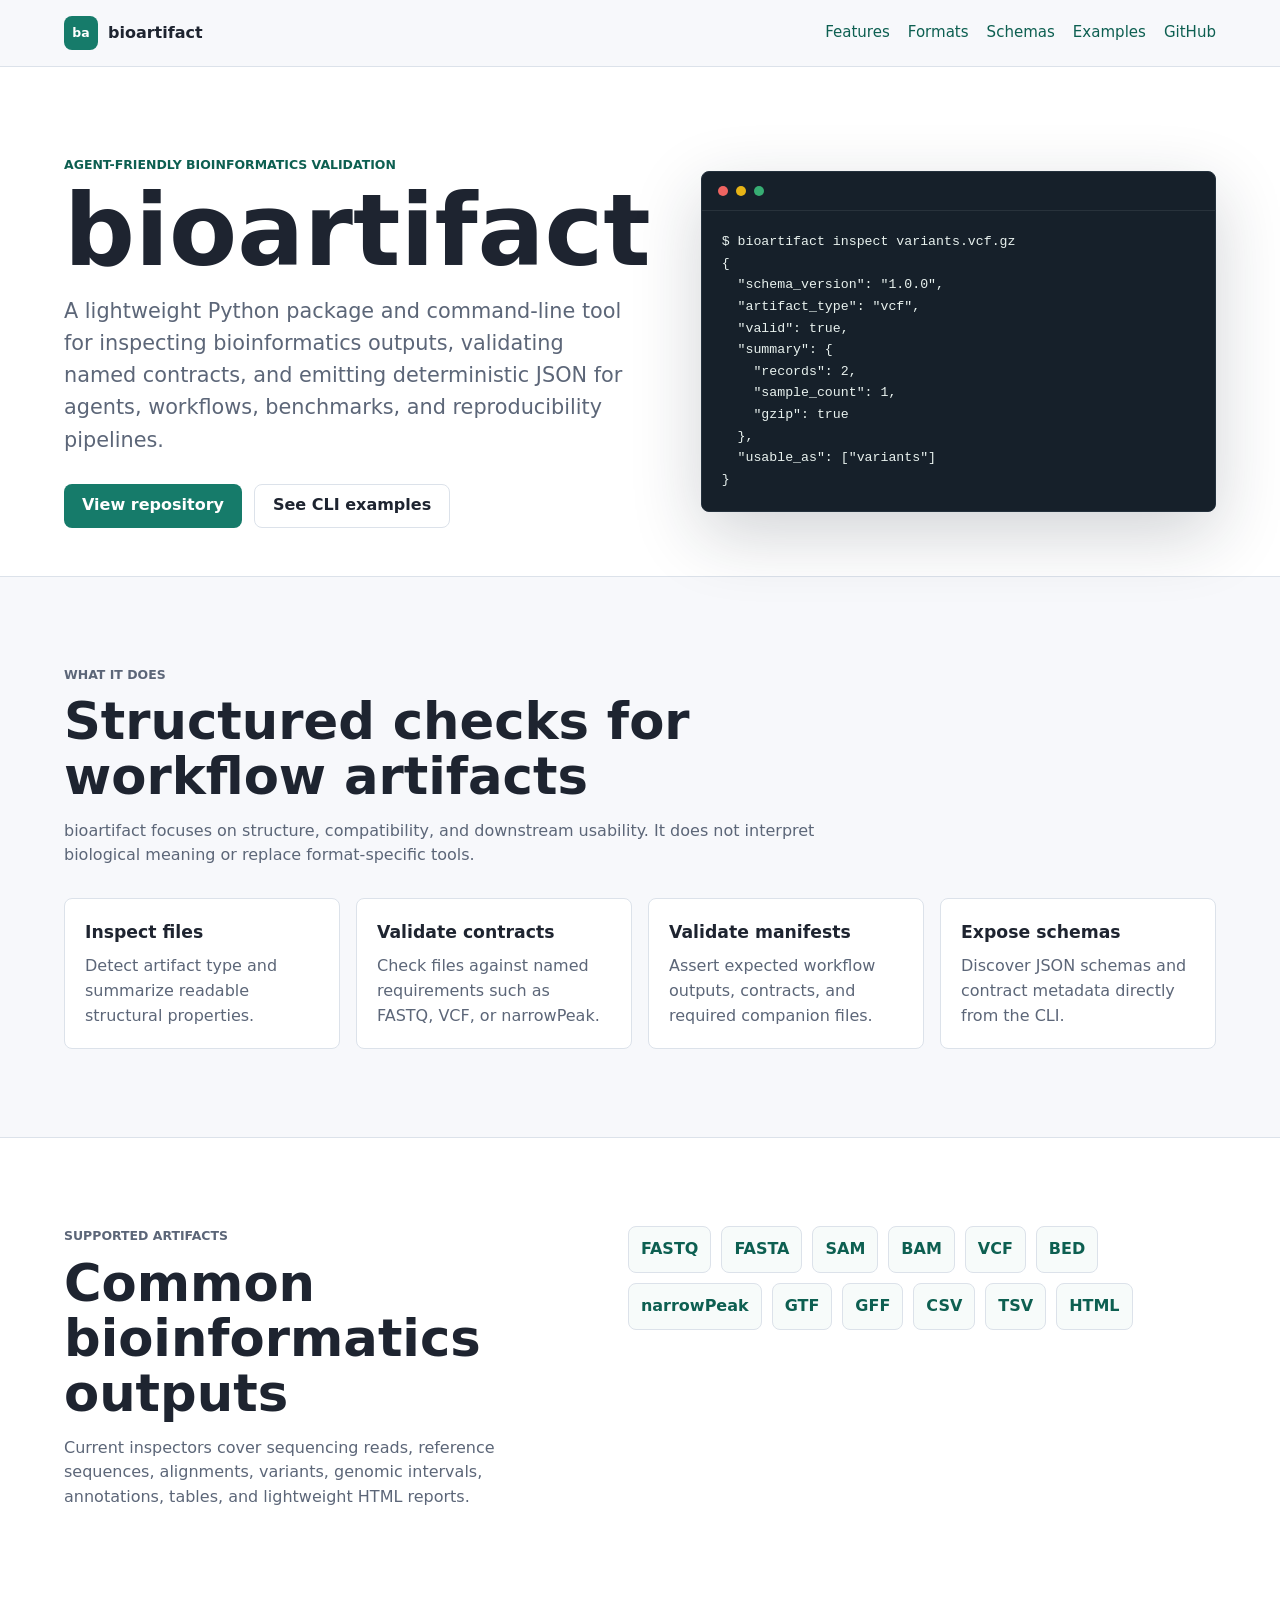
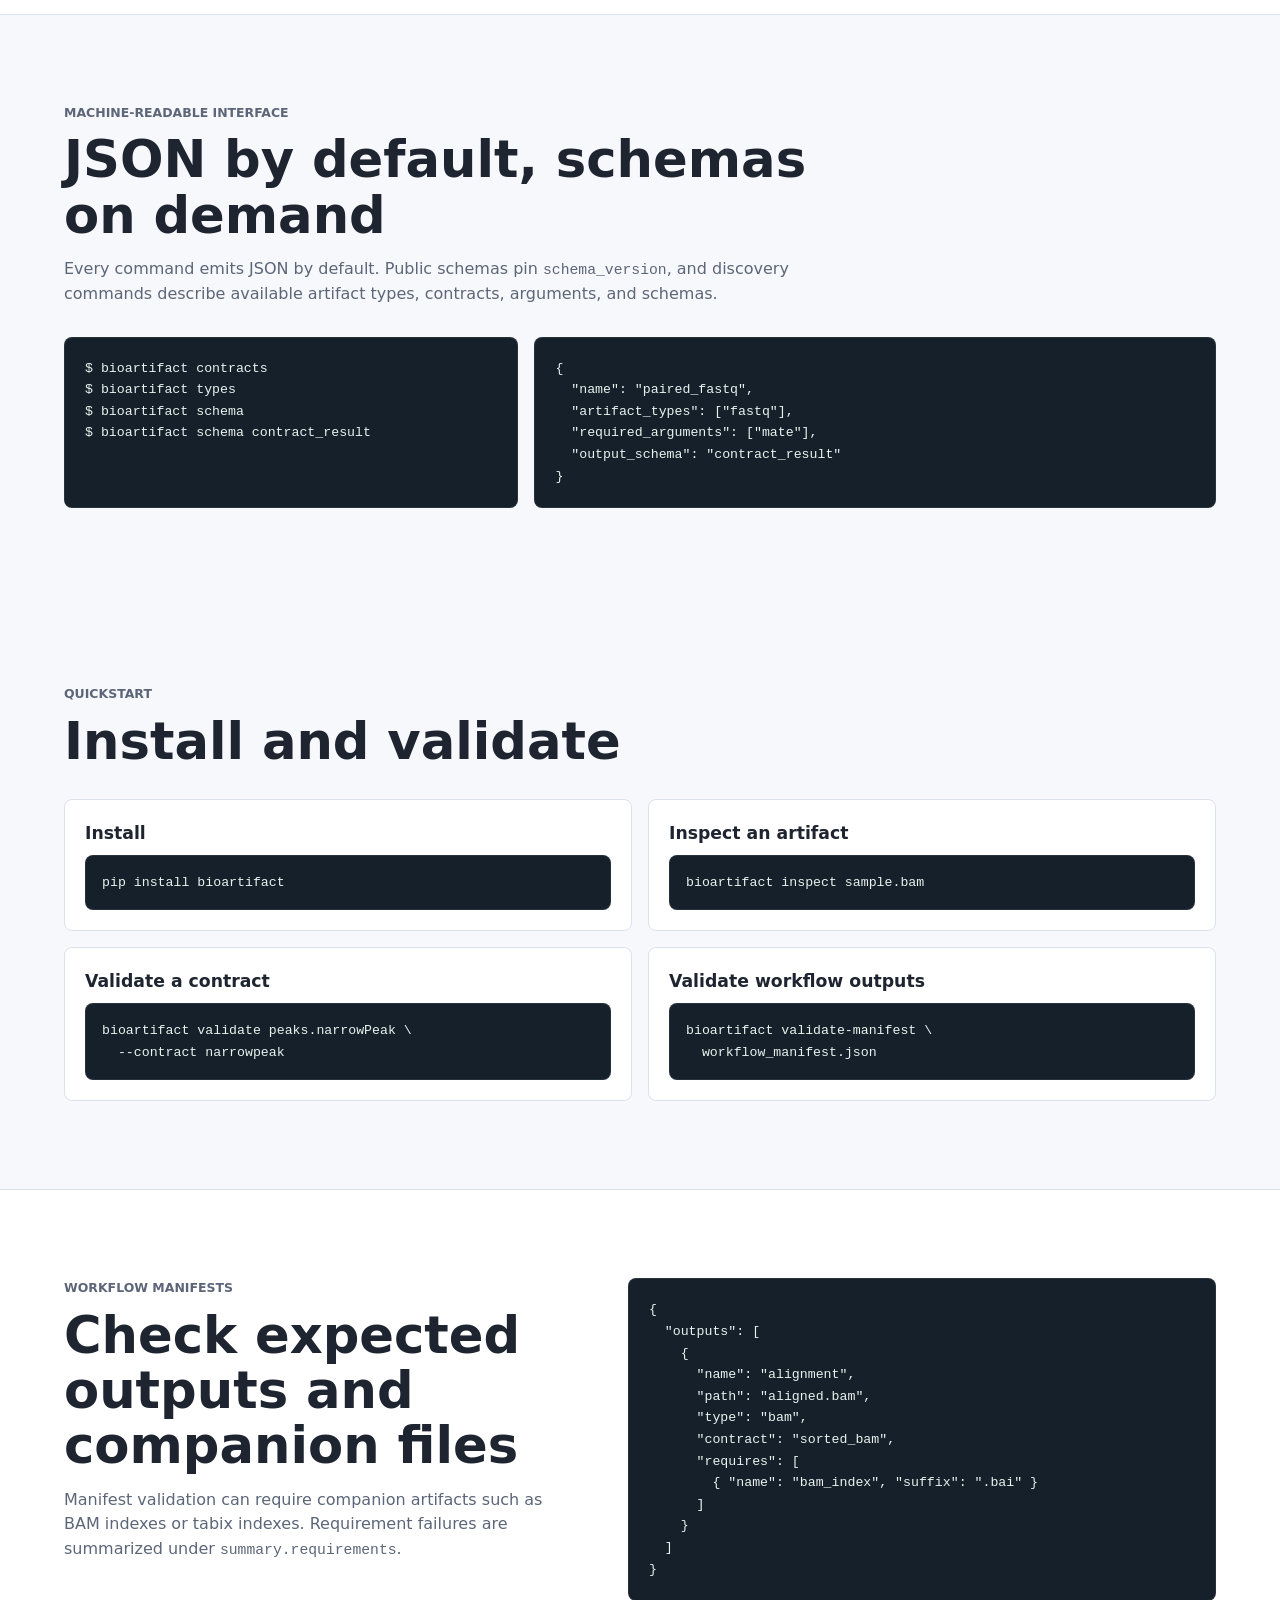
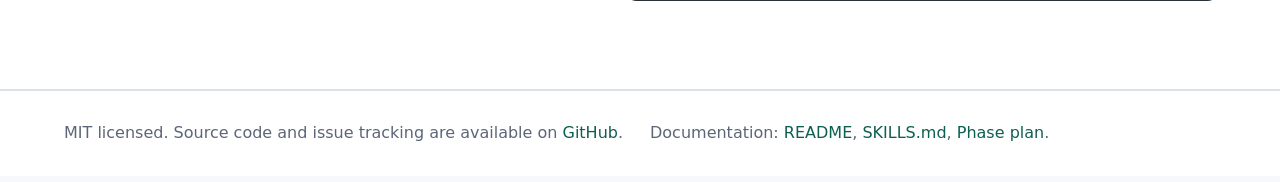
==== docs/index.html @ ce1dd626 "Add project website" ====
<!doctype html>
<html lang="en">
  <head>
    <meta charset="utf-8" />
    <meta name="viewport" content="width=device-width, initial-scale=1" />
    <meta
      name="description"
      content="bioartifact is a lightweight Python package and CLI for machine-readable inspection and contract validation of bioinformatics artifacts."
    />
    <title>bioartifact</title>
    <link rel="stylesheet" href="styles.css" />
  </head>
  <body>
    <header class="site-header">
      <a class="brand" href="#top" aria-label="bioartifact home">
        <span class="brand-mark" aria-hidden="true">ba</span>
        <span>bioartifact</span>
      </a>
      <nav class="site-nav" aria-label="Primary navigation">
        <a href="#features">Features</a>
        <a href="#formats">Formats</a>
        <a href="#schemas">Schemas</a>
        <a href="#examples">Examples</a>
        <a href="https://github.com/qchiujunhao/bioartifact">GitHub</a>
      </nav>
    </header>

    <main id="top">
      <section class="hero">
        <div class="hero-copy">
          <p class="eyebrow">Agent-friendly bioinformatics validation</p>
          <h1>bioartifact</h1>
          <p class="lead">
            A lightweight Python package and command-line tool for inspecting
            bioinformatics outputs, validating named contracts, and emitting
            deterministic JSON for agents, workflows, benchmarks, and
            reproducibility pipelines.
          </p>
          <div class="hero-actions" aria-label="Primary actions">
            <a class="button primary" href="https://github.com/qchiujunhao/bioartifact">
              View repository
            </a>
            <a class="button secondary" href="#examples">See CLI examples</a>
          </div>
        </div>

        <div class="terminal-visual" aria-label="bioartifact inspect JSON example">
          <div class="terminal-bar">
            <span></span>
            <span></span>
            <span></span>
          </div>
          <pre><code>$ bioartifact inspect variants.vcf.gz
{
  "schema_version": "1.0.0",
  "artifact_type": "vcf",
  "valid": true,
  "summary": {
    "records": 2,
    "sample_count": 1,
    "gzip": true
  },
  "usable_as": ["variants"]
}</code></pre>
        </div>
      </section>

      <section id="features" class="section">
        <div class="section-heading">
          <p class="eyebrow">What it does</p>
          <h2>Structured checks for workflow artifacts</h2>
          <p>
            bioartifact focuses on structure, compatibility, and downstream
            usability. It does not interpret biological meaning or replace
            format-specific tools.
          </p>
        </div>
        <div class="feature-grid">
          <article>
            <h3>Inspect files</h3>
            <p>Detect artifact type and summarize readable structural properties.</p>
          </article>
          <article>
            <h3>Validate contracts</h3>
            <p>Check files against named requirements such as FASTQ, VCF, or narrowPeak.</p>
          </article>
          <article>
            <h3>Validate manifests</h3>
            <p>Assert expected workflow outputs, contracts, and required companion files.</p>
          </article>
          <article>
            <h3>Expose schemas</h3>
            <p>Discover JSON schemas and contract metadata directly from the CLI.</p>
          </article>
        </div>
      </section>

      <section id="formats" class="section split-section">
        <div>
          <p class="eyebrow">Supported artifacts</p>
          <h2>Common bioinformatics outputs</h2>
          <p>
            Current inspectors cover sequencing reads, reference sequences,
            alignments, variants, genomic intervals, annotations, tables, and
            lightweight HTML reports.
          </p>
        </div>
        <ul class="tag-list" aria-label="Supported artifact types">
          <li>FASTQ</li>
          <li>FASTA</li>
          <li>SAM</li>
          <li>BAM</li>
          <li>VCF</li>
          <li>BED</li>
          <li>narrowPeak</li>
          <li>GTF</li>
          <li>GFF</li>
          <li>CSV</li>
          <li>TSV</li>
          <li>HTML</li>
        </ul>
      </section>

      <section id="schemas" class="section">
        <div class="section-heading">
          <p class="eyebrow">Machine-readable interface</p>
          <h2>JSON by default, schemas on demand</h2>
          <p>
            Every command emits JSON by default. Public schemas pin
            <code>schema_version</code>, and discovery commands describe
            available artifact types, contracts, arguments, and schemas.
          </p>
        </div>
        <div class="code-row">
          <pre><code>$ bioartifact contracts
$ bioartifact types
$ bioartifact schema
$ bioartifact schema contract_result</code></pre>
          <pre><code>{
  "name": "paired_fastq",
  "artifact_types": ["fastq"],
  "required_arguments": ["mate"],
  "output_schema": "contract_result"
}</code></pre>
        </div>
      </section>

      <section id="examples" class="section">
        <div class="section-heading">
          <p class="eyebrow">Quickstart</p>
          <h2>Install and validate</h2>
        </div>
        <div class="example-grid">
          <div>
            <h3>Install</h3>
            <pre><code>pip install bioartifact</code></pre>
          </div>
          <div>
            <h3>Inspect an artifact</h3>
            <pre><code>bioartifact inspect sample.bam</code></pre>
          </div>
          <div>
            <h3>Validate a contract</h3>
            <pre><code>bioartifact validate peaks.narrowPeak \
  --contract narrowpeak</code></pre>
          </div>
          <div>
            <h3>Validate workflow outputs</h3>
            <pre><code>bioartifact validate-manifest \
  workflow_manifest.json</code></pre>
          </div>
        </div>
      </section>

      <section class="section manifest-section">
        <div>
          <p class="eyebrow">Workflow manifests</p>
          <h2>Check expected outputs and companion files</h2>
          <p>
            Manifest validation can require companion artifacts such as BAM
            indexes or tabix indexes. Requirement failures are summarized under
            <code>summary.requirements</code>.
          </p>
        </div>
        <pre><code>{
  "outputs": [
    {
      "name": "alignment",
      "path": "aligned.bam",
      "type": "bam",
      "contract": "sorted_bam",
      "requires": [
        { "name": "bam_index", "suffix": ".bai" }
      ]
    }
  ]
}</code></pre>
      </section>
    </main>

    <footer class="site-footer">
      <p>
        MIT licensed. Source code and issue tracking are available on
        <a href="https://github.com/qchiujunhao/bioartifact">GitHub</a>.
      </p>
      <p>
        Documentation:
        <a href="https://github.com/qchiujunhao/bioartifact/blob/main/README.md">README</a>,
        <a href="https://github.com/qchiujunhao/bioartifact/blob/main/SKILLS.md">SKILLS.md</a>,
        <a href="https://github.com/qchiujunhao/bioartifact/blob/main/PHASE_PLAN.md">Phase plan</a>.
      </p>
    </footer>
  </body>
</html>
---- docs/styles.css ----
:root {
  color-scheme: light;
  --bg: #f7f8fb;
  --surface: #ffffff;
  --ink: #1e2430;
  --muted: #5c6678;
  --line: #dce2ea;
  --accent: #167b6a;
  --accent-strong: #0d5f51;
  --code-bg: #16202a;
  --code-fg: #e9f2ef;
  --signal: #b96b13;
}

* {
  box-sizing: border-box;
}

html {
  scroll-behavior: smooth;
}

body {
  margin: 0;
  background: var(--bg);
  color: var(--ink);
  font-family:
    Inter, ui-sans-serif, system-ui, -apple-system, BlinkMacSystemFont, "Segoe UI", sans-serif;
  line-height: 1.55;
}

a {
  color: var(--accent-strong);
  text-decoration: none;
}

a:hover {
  text-decoration: underline;
}

code {
  font-family: "SFMono-Regular", Consolas, "Liberation Mono", monospace;
  font-size: 0.92em;
}

pre {
  margin: 0;
  overflow-x: auto;
  border: 1px solid rgba(255, 255, 255, 0.08);
  border-radius: 8px;
  background: var(--code-bg);
  color: var(--code-fg);
  padding: 20px;
  font-size: 0.9rem;
  line-height: 1.5;
}

.site-header {
  position: sticky;
  top: 0;
  z-index: 10;
  display: flex;
  align-items: center;
  justify-content: space-between;
  gap: 24px;
  padding: 16px clamp(20px, 5vw, 72px);
  border-bottom: 1px solid var(--line);
  background: rgba(247, 248, 251, 0.94);
  backdrop-filter: blur(10px);
}

.brand {
  display: inline-flex;
  align-items: center;
  gap: 10px;
  color: var(--ink);
  font-weight: 700;
}

.brand:hover {
  text-decoration: none;
}

.brand-mark {
  display: inline-grid;
  width: 34px;
  height: 34px;
  place-items: center;
  border-radius: 8px;
  background: var(--accent);
  color: #ffffff;
  font-size: 0.78rem;
  letter-spacing: 0;
}

.site-nav {
  display: flex;
  flex-wrap: wrap;
  justify-content: flex-end;
  gap: 18px;
  font-size: 0.94rem;
}

.hero {
  display: grid;
  grid-template-columns: minmax(0, 1fr) minmax(320px, 0.9fr);
  gap: clamp(28px, 5vw, 64px);
  align-items: center;
  padding: clamp(48px, 7vw, 88px) clamp(20px, 5vw, 72px) 48px;
  border-bottom: 1px solid var(--line);
  background: #ffffff;
}

.hero-copy {
  max-width: 740px;
}

.eyebrow {
  margin: 0 0 10px;
  color: var(--accent-strong);
  font-size: 0.78rem;
  font-weight: 700;
  letter-spacing: 0;
  text-transform: uppercase;
}

h1,
h2,
h3,
p {
  margin-top: 0;
}

h1 {
  margin-bottom: 16px;
  font-size: clamp(3rem, 8vw, 6.2rem);
  line-height: 0.95;
  letter-spacing: 0;
}

h2 {
  margin-bottom: 14px;
  font-size: clamp(2rem, 4vw, 3.2rem);
  line-height: 1.08;
  letter-spacing: 0;
}

h3 {
  margin-bottom: 8px;
  font-size: 1.08rem;
}

.lead {
  max-width: 680px;
  color: var(--muted);
  font-size: clamp(1.08rem, 2vw, 1.3rem);
}

.hero-actions {
  display: flex;
  flex-wrap: wrap;
  gap: 12px;
  margin-top: 28px;
}

.button {
  display: inline-flex;
  min-height: 44px;
  align-items: center;
  justify-content: center;
  border-radius: 8px;
  padding: 0 18px;
  font-weight: 700;
}

.button.primary {
  background: var(--accent);
  color: #ffffff;
}

.button.secondary {
  border: 1px solid var(--line);
  background: var(--surface);
  color: var(--ink);
}

.button:hover {
  text-decoration: none;
}

.terminal-visual {
  overflow: hidden;
  border: 1px solid #24313d;
  border-radius: 8px;
  box-shadow: 0 22px 70px rgba(25, 35, 48, 0.2);
  background: var(--code-bg);
}

.terminal-bar {
  display: flex;
  gap: 8px;
  padding: 14px 16px;
  border-bottom: 1px solid rgba(255, 255, 255, 0.08);
}

.terminal-bar span {
  width: 10px;
  height: 10px;
  border-radius: 50%;
  background: #ef6461;
}

.terminal-bar span:nth-child(2) {
  background: #e7b416;
}

.terminal-bar span:nth-child(3) {
  background: #37ad73;
}

.terminal-visual pre {
  border: 0;
  border-radius: 0;
}

.section {
  padding: clamp(48px, 7vw, 88px) clamp(20px, 5vw, 72px);
}

.section-heading {
  max-width: 780px;
  margin-bottom: 30px;
}

.section-heading p,
.split-section p,
.manifest-section p {
  color: var(--muted);
}

.feature-grid,
.example-grid {
  display: grid;
  grid-template-columns: repeat(4, minmax(0, 1fr));
  gap: 16px;
}

.feature-grid article,
.example-grid > div {
  border: 1px solid var(--line);
  border-radius: 8px;
  background: var(--surface);
  padding: 20px;
}

.feature-grid p {
  margin-bottom: 0;
  color: var(--muted);
}

.split-section,
.manifest-section {
  display: grid;
  grid-template-columns: minmax(0, 0.85fr) minmax(320px, 1fr);
  gap: clamp(28px, 5vw, 64px);
  align-items: start;
  border-top: 1px solid var(--line);
  border-bottom: 1px solid var(--line);
  background: var(--surface);
}

.tag-list {
  display: flex;
  flex-wrap: wrap;
  gap: 10px;
  margin: 0;
  padding: 0;
  list-style: none;
}

.tag-list li {
  border: 1px solid var(--line);
  border-radius: 8px;
  background: #f7fbfa;
  padding: 10px 12px;
  color: var(--accent-strong);
  font-weight: 700;
}

.code-row {
  display: grid;
  grid-template-columns: minmax(0, 0.8fr) minmax(320px, 1.2fr);
  gap: 16px;
}

.example-grid {
  grid-template-columns: repeat(2, minmax(0, 1fr));
}

.example-grid pre {
  padding: 16px;
}

.site-footer {
  display: grid;
  grid-template-columns: minmax(0, 1fr) minmax(0, 1fr);
  gap: 20px;
  padding: 30px clamp(20px, 5vw, 72px);
  border-top: 1px solid var(--line);
  color: var(--muted);
  background: #ffffff;
}

.site-footer p {
  margin: 0;
}

@media (max-width: 900px) {
  .site-header,
  .hero,
  .split-section,
  .manifest-section,
  .code-row,
  .site-footer {
    grid-template-columns: 1fr;
  }

  .site-header {
    align-items: flex-start;
  }

  .feature-grid,
  .example-grid {
    grid-template-columns: repeat(2, minmax(0, 1fr));
  }
}

@media (max-width: 620px) {
  .site-header {
    position: static;
  }

  .site-nav {
    justify-content: flex-start;
  }

  .feature-grid,
  .example-grid {
    grid-template-columns: 1fr;
  }
}
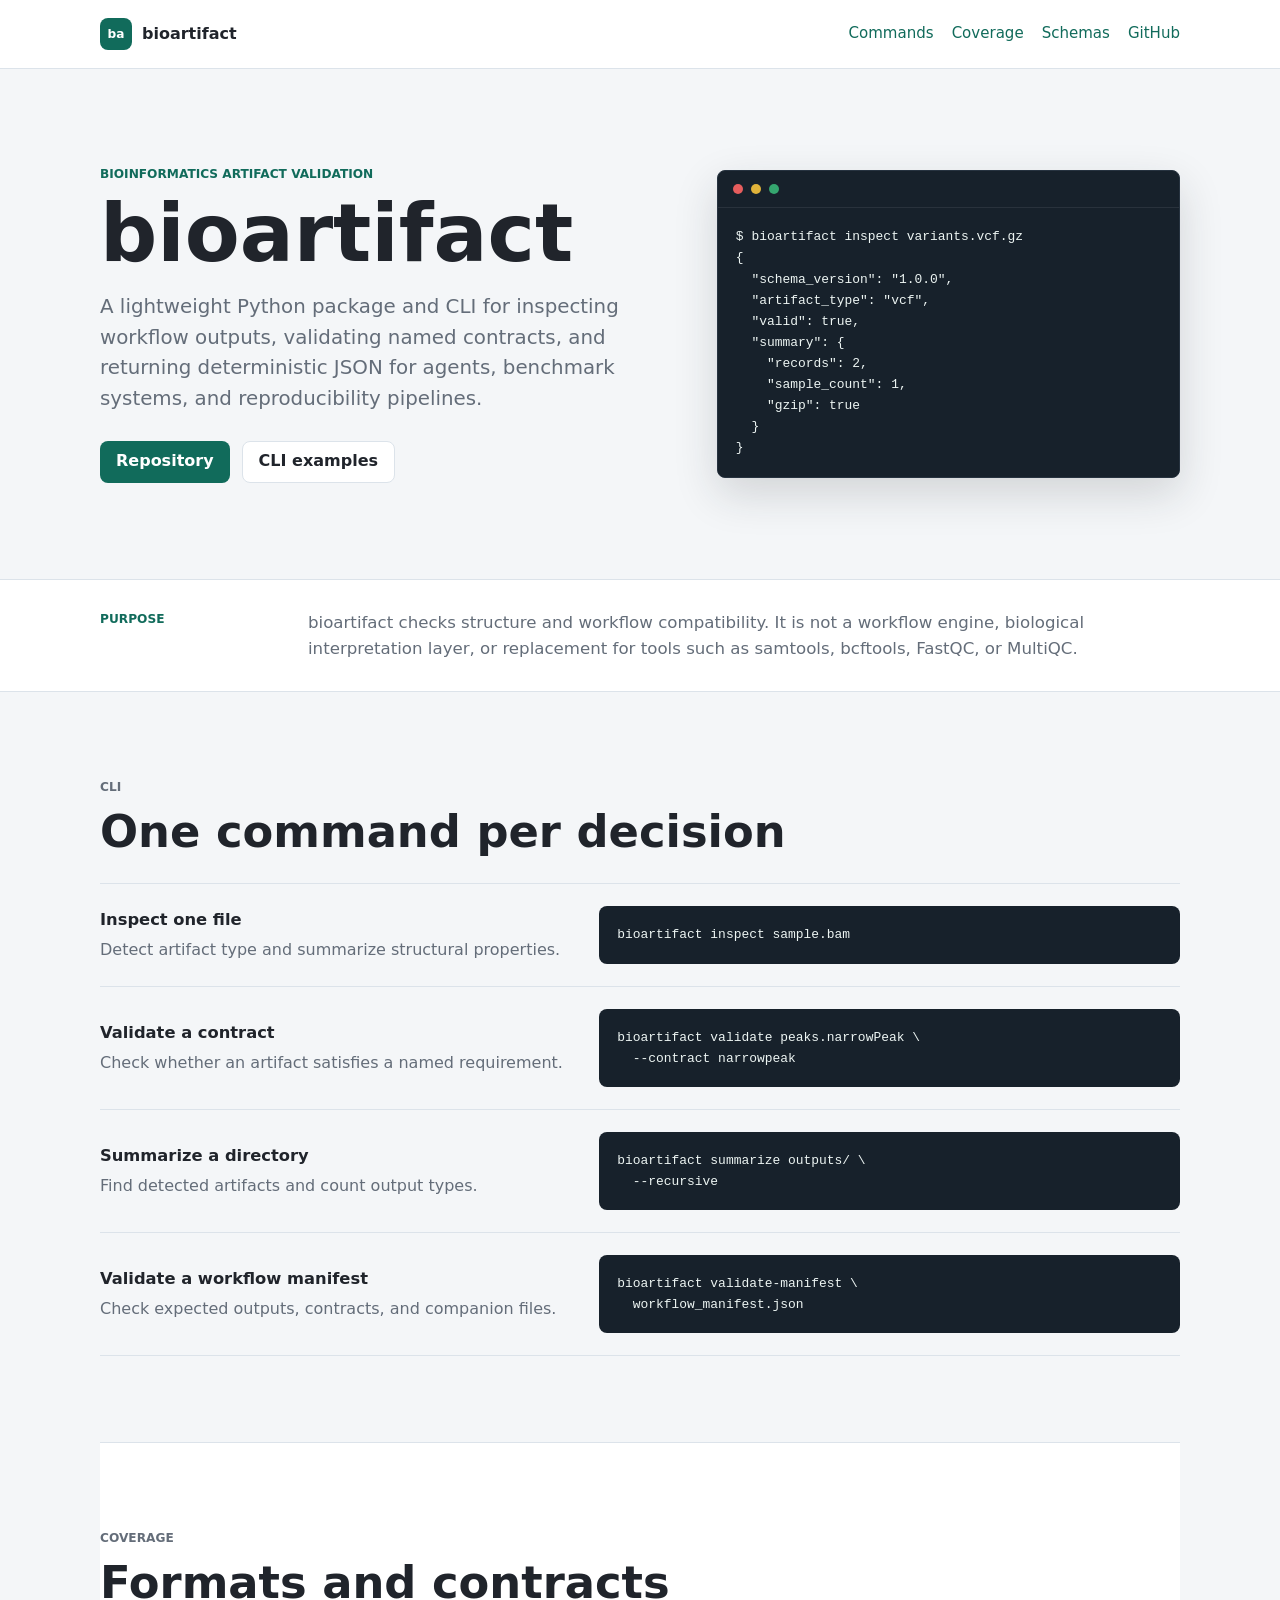
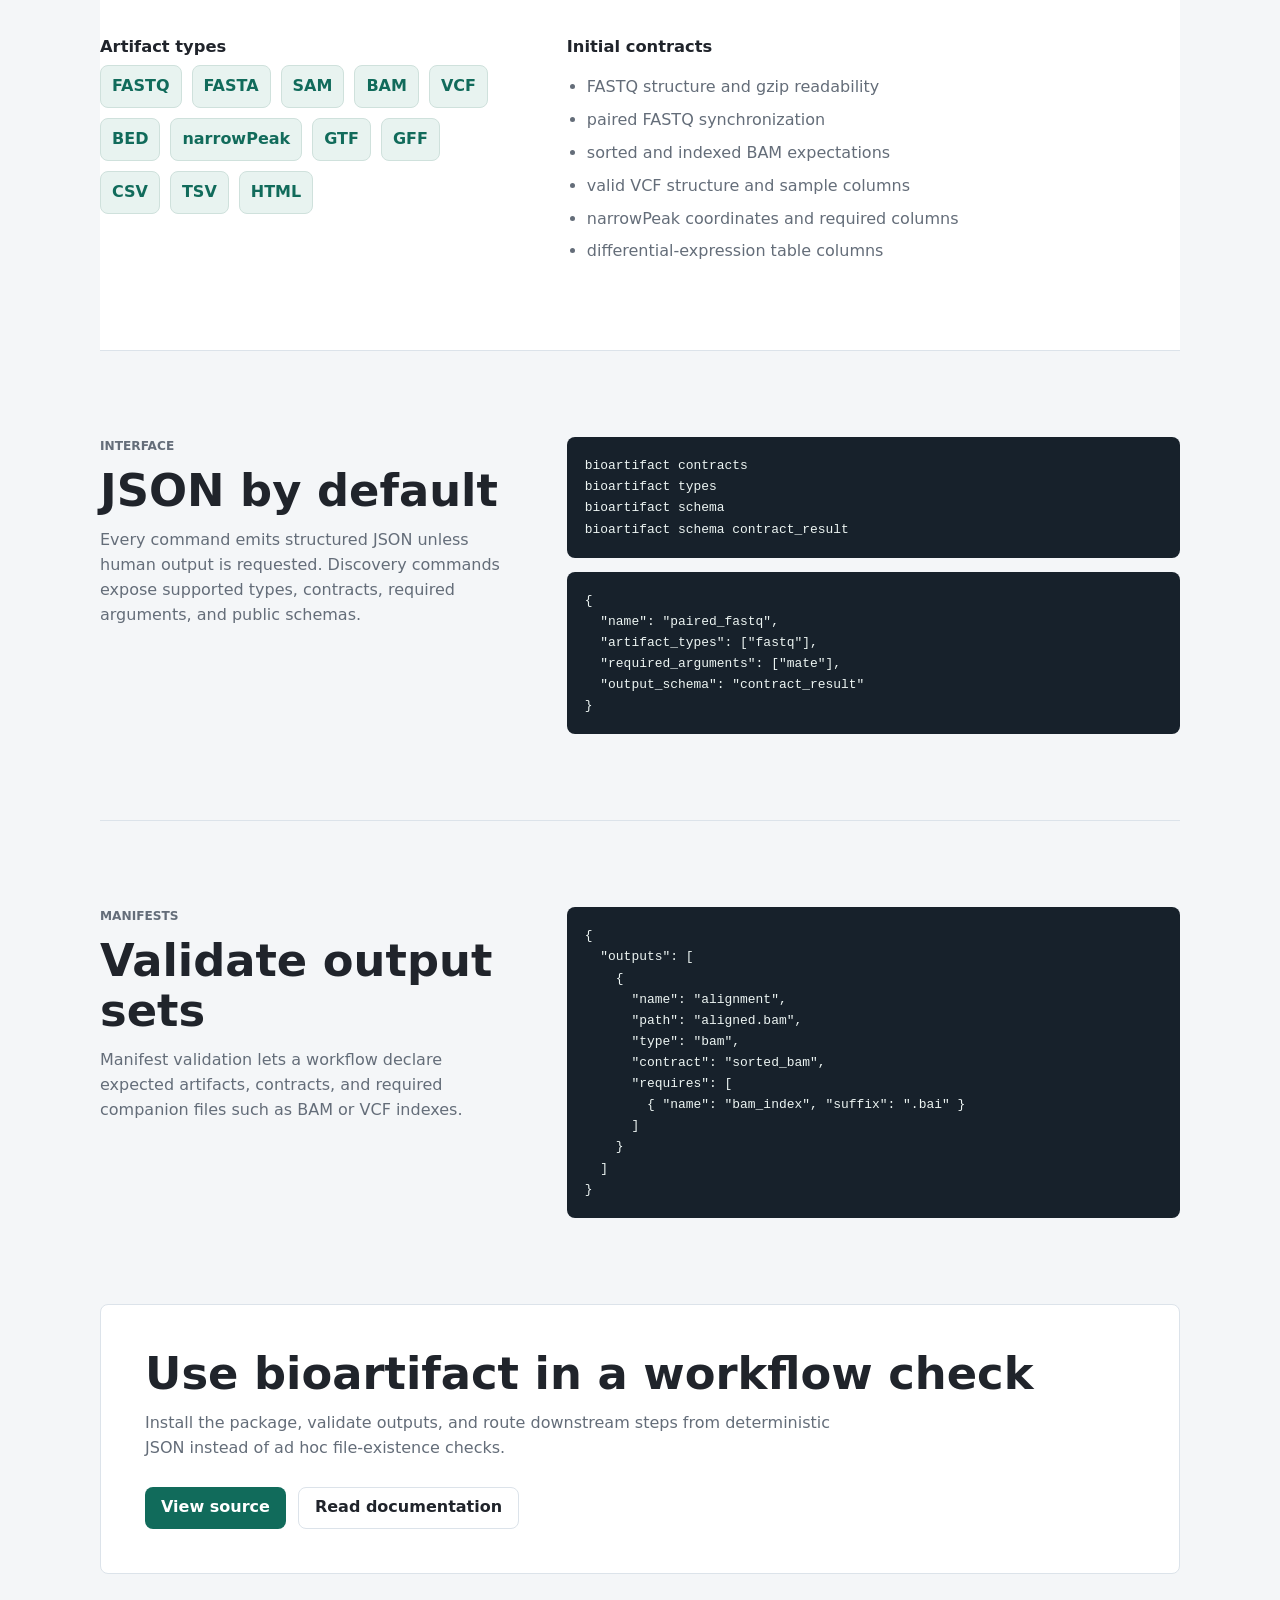
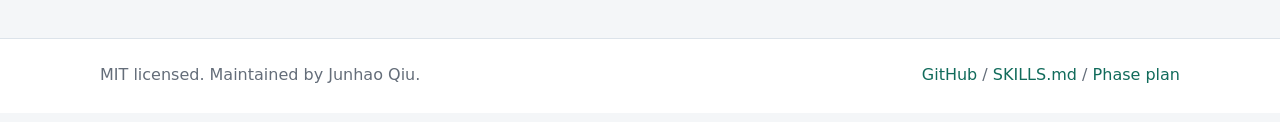
==== commit 7b11b2bd: "Refine project website layout" ====
--- a/docs/index.html
+++ b/docs/index.html
@@ -12,40 +12,40 @@
   </head>
   <body>
     <header class="site-header">
-      <a class="brand" href="#top" aria-label="bioartifact home">
-        <span class="brand-mark" aria-hidden="true">ba</span>
-        <span>bioartifact</span>
-      </a>
-      <nav class="site-nav" aria-label="Primary navigation">
-        <a href="#features">Features</a>
-        <a href="#formats">Formats</a>
-        <a href="#schemas">Schemas</a>
-        <a href="#examples">Examples</a>
-        <a href="https://github.com/qchiujunhao/bioartifact">GitHub</a>
-      </nav>
+      <div class="wrap header-inner">
+        <a class="brand" href="#top" aria-label="bioartifact home">
+          <span class="brand-mark" aria-hidden="true">ba</span>
+          <span>bioartifact</span>
+        </a>
+        <nav class="site-nav" aria-label="Primary navigation">
+          <a href="#commands">Commands</a>
+          <a href="#coverage">Coverage</a>
+          <a href="#schemas">Schemas</a>
+          <a href="https://github.com/qchiujunhao/bioartifact">GitHub</a>
+        </nav>
+      </div>
     </header>
 
     <main id="top">
-      <section class="hero">
+      <section class="hero wrap">
         <div class="hero-copy">
-          <p class="eyebrow">Agent-friendly bioinformatics validation</p>
+          <p class="eyebrow">Bioinformatics artifact validation</p>
           <h1>bioartifact</h1>
           <p class="lead">
-            A lightweight Python package and command-line tool for inspecting
-            bioinformatics outputs, validating named contracts, and emitting
-            deterministic JSON for agents, workflows, benchmarks, and
-            reproducibility pipelines.
-          </p>
-          <div class="hero-actions" aria-label="Primary actions">
+            A lightweight Python package and CLI for inspecting workflow
+            outputs, validating named contracts, and returning deterministic
+            JSON for agents, benchmark systems, and reproducibility pipelines.
+          </p>
+          <div class="actions" aria-label="Primary actions">
             <a class="button primary" href="https://github.com/qchiujunhao/bioartifact">
-              View repository
+              Repository
             </a>
-            <a class="button secondary" href="#examples">See CLI examples</a>
-          </div>
-        </div>
-
-        <div class="terminal-visual" aria-label="bioartifact inspect JSON example">
-          <div class="terminal-bar">
+            <a class="button secondary" href="#commands">CLI examples</a>
+          </div>
+        </div>
+
+        <figure class="terminal-visual" aria-label="bioartifact inspect JSON example">
+          <div class="terminal-bar" aria-hidden="true">
             <span></span>
             <span></span>
             <span></span>
@@ -59,83 +59,114 @@
     "records": 2,
     "sample_count": 1,
     "gzip": true
-  },
-  "usable_as": ["variants"]
+  }
 }</code></pre>
-        </div>
-      </section>
-
-      <section id="features" class="section">
+        </figure>
+      </section>
+
+      <section class="statement">
+        <div class="wrap statement-grid">
+          <p class="eyebrow">Purpose</p>
+          <p>
+            bioartifact checks structure and workflow compatibility. It is not a
+            workflow engine, biological interpretation layer, or replacement for
+            tools such as samtools, bcftools, FastQC, or MultiQC.
+          </p>
+        </div>
+      </section>
+
+      <section id="commands" class="section wrap">
         <div class="section-heading">
-          <p class="eyebrow">What it does</p>
-          <h2>Structured checks for workflow artifacts</h2>
+          <p class="eyebrow">CLI</p>
+          <h2>One command per decision</h2>
+        </div>
+        <div class="command-list">
+          <article>
+            <div>
+              <h3>Inspect one file</h3>
+              <p>Detect artifact type and summarize structural properties.</p>
+            </div>
+            <pre><code>bioartifact inspect sample.bam</code></pre>
+          </article>
+          <article>
+            <div>
+              <h3>Validate a contract</h3>
+              <p>Check whether an artifact satisfies a named requirement.</p>
+            </div>
+            <pre><code>bioartifact validate peaks.narrowPeak \
+  --contract narrowpeak</code></pre>
+          </article>
+          <article>
+            <div>
+              <h3>Summarize a directory</h3>
+              <p>Find detected artifacts and count output types.</p>
+            </div>
+            <pre><code>bioartifact summarize outputs/ \
+  --recursive</code></pre>
+          </article>
+          <article>
+            <div>
+              <h3>Validate a workflow manifest</h3>
+              <p>Check expected outputs, contracts, and companion files.</p>
+            </div>
+            <pre><code>bioartifact validate-manifest \
+  workflow_manifest.json</code></pre>
+          </article>
+        </div>
+      </section>
+
+      <section id="coverage" class="section wrap coverage">
+        <div class="section-heading">
+          <p class="eyebrow">Coverage</p>
+          <h2>Formats and contracts</h2>
+        </div>
+        <div class="coverage-grid">
+          <div>
+            <h3>Artifact types</h3>
+            <ul class="tag-list" aria-label="Supported artifact types">
+              <li>FASTQ</li>
+              <li>FASTA</li>
+              <li>SAM</li>
+              <li>BAM</li>
+              <li>VCF</li>
+              <li>BED</li>
+              <li>narrowPeak</li>
+              <li>GTF</li>
+              <li>GFF</li>
+              <li>CSV</li>
+              <li>TSV</li>
+              <li>HTML</li>
+            </ul>
+          </div>
+          <div>
+            <h3>Initial contracts</h3>
+            <ul class="plain-list">
+              <li>FASTQ structure and gzip readability</li>
+              <li>paired FASTQ synchronization</li>
+              <li>sorted and indexed BAM expectations</li>
+              <li>valid VCF structure and sample columns</li>
+              <li>narrowPeak coordinates and required columns</li>
+              <li>differential-expression table columns</li>
+            </ul>
+          </div>
+        </div>
+      </section>
+
+      <section id="schemas" class="section wrap schema-section">
+        <div>
+          <p class="eyebrow">Interface</p>
+          <h2>JSON by default</h2>
           <p>
-            bioartifact focuses on structure, compatibility, and downstream
-            usability. It does not interpret biological meaning or replace
-            format-specific tools.
-          </p>
-        </div>
-        <div class="feature-grid">
-          <article>
-            <h3>Inspect files</h3>
-            <p>Detect artifact type and summarize readable structural properties.</p>
-          </article>
-          <article>
-            <h3>Validate contracts</h3>
-            <p>Check files against named requirements such as FASTQ, VCF, or narrowPeak.</p>
-          </article>
-          <article>
-            <h3>Validate manifests</h3>
-            <p>Assert expected workflow outputs, contracts, and required companion files.</p>
-          </article>
-          <article>
-            <h3>Expose schemas</h3>
-            <p>Discover JSON schemas and contract metadata directly from the CLI.</p>
-          </article>
-        </div>
-      </section>
-
-      <section id="formats" class="section split-section">
-        <div>
-          <p class="eyebrow">Supported artifacts</p>
-          <h2>Common bioinformatics outputs</h2>
-          <p>
-            Current inspectors cover sequencing reads, reference sequences,
-            alignments, variants, genomic intervals, annotations, tables, and
-            lightweight HTML reports.
-          </p>
-        </div>
-        <ul class="tag-list" aria-label="Supported artifact types">
-          <li>FASTQ</li>
-          <li>FASTA</li>
-          <li>SAM</li>
-          <li>BAM</li>
-          <li>VCF</li>
-          <li>BED</li>
-          <li>narrowPeak</li>
-          <li>GTF</li>
-          <li>GFF</li>
-          <li>CSV</li>
-          <li>TSV</li>
-          <li>HTML</li>
-        </ul>
-      </section>
-
-      <section id="schemas" class="section">
-        <div class="section-heading">
-          <p class="eyebrow">Machine-readable interface</p>
-          <h2>JSON by default, schemas on demand</h2>
-          <p>
-            Every command emits JSON by default. Public schemas pin
-            <code>schema_version</code>, and discovery commands describe
-            available artifact types, contracts, arguments, and schemas.
-          </p>
-        </div>
-        <div class="code-row">
-          <pre><code>$ bioartifact contracts
-$ bioartifact types
-$ bioartifact schema
-$ bioartifact schema contract_result</code></pre>
+            Every command emits structured JSON unless human output is requested.
+            Discovery commands expose supported types, contracts, required
+            arguments, and public schemas.
+          </p>
+        </div>
+        <div class="schema-code">
+          <pre><code>bioartifact contracts
+bioartifact types
+bioartifact schema
+bioartifact schema contract_result</code></pre>
           <pre><code>{
   "name": "paired_fastq",
   "artifact_types": ["fastq"],
@@ -145,41 +176,13 @@
         </div>
       </section>
 
-      <section id="examples" class="section">
-        <div class="section-heading">
-          <p class="eyebrow">Quickstart</p>
-          <h2>Install and validate</h2>
-        </div>
-        <div class="example-grid">
-          <div>
-            <h3>Install</h3>
-            <pre><code>pip install bioartifact</code></pre>
-          </div>
-          <div>
-            <h3>Inspect an artifact</h3>
-            <pre><code>bioartifact inspect sample.bam</code></pre>
-          </div>
-          <div>
-            <h3>Validate a contract</h3>
-            <pre><code>bioartifact validate peaks.narrowPeak \
-  --contract narrowpeak</code></pre>
-          </div>
-          <div>
-            <h3>Validate workflow outputs</h3>
-            <pre><code>bioartifact validate-manifest \
-  workflow_manifest.json</code></pre>
-          </div>
-        </div>
-      </section>
-
-      <section class="section manifest-section">
+      <section class="section wrap manifest-section">
         <div>
-          <p class="eyebrow">Workflow manifests</p>
-          <h2>Check expected outputs and companion files</h2>
+          <p class="eyebrow">Manifests</p>
+          <h2>Validate output sets</h2>
           <p>
-            Manifest validation can require companion artifacts such as BAM
-            indexes or tabix indexes. Requirement failures are summarized under
-            <code>summary.requirements</code>.
+            Manifest validation lets a workflow declare expected artifacts,
+            contracts, and required companion files such as BAM or VCF indexes.
           </p>
         </div>
         <pre><code>{
@@ -196,19 +199,40 @@
   ]
 }</code></pre>
       </section>
+
+      <section class="cta wrap">
+        <h2>Use bioartifact in a workflow check</h2>
+        <p>
+          Install the package, validate outputs, and route downstream steps from
+          deterministic JSON instead of ad hoc file-existence checks.
+        </p>
+        <div class="actions">
+          <a class="button primary" href="https://github.com/qchiujunhao/bioartifact">
+            View source
+          </a>
+          <a
+            class="button secondary"
+            href="https://github.com/qchiujunhao/bioartifact/blob/main/README.md"
+          >
+            Read documentation
+          </a>
+        </div>
+      </section>
     </main>
 
     <footer class="site-footer">
-      <p>
-        MIT licensed. Source code and issue tracking are available on
-        <a href="https://github.com/qchiujunhao/bioartifact">GitHub</a>.
-      </p>
-      <p>
-        Documentation:
-        <a href="https://github.com/qchiujunhao/bioartifact/blob/main/README.md">README</a>,
-        <a href="https://github.com/qchiujunhao/bioartifact/blob/main/SKILLS.md">SKILLS.md</a>,
-        <a href="https://github.com/qchiujunhao/bioartifact/blob/main/PHASE_PLAN.md">Phase plan</a>.
-      </p>
+      <div class="wrap footer-inner">
+        <p>MIT licensed. Maintained by Junhao Qiu.</p>
+        <p>
+          <a href="https://github.com/qchiujunhao/bioartifact">GitHub</a>
+          <span aria-hidden="true">/</span>
+          <a href="https://github.com/qchiujunhao/bioartifact/blob/main/SKILLS.md">SKILLS.md</a>
+          <span aria-hidden="true">/</span>
+          <a href="https://github.com/qchiujunhao/bioartifact/blob/main/PHASE_PLAN.md">
+            Phase plan
+          </a>
+        </p>
+      </div>
     </footer>
   </body>
 </html>
--- a/docs/styles.css
+++ b/docs/styles.css
@@ -1,15 +1,15 @@
 :root {
   color-scheme: light;
-  --bg: #f7f8fb;
+  --bg: #f4f6f8;
   --surface: #ffffff;
-  --ink: #1e2430;
-  --muted: #5c6678;
-  --line: #dce2ea;
-  --accent: #167b6a;
-  --accent-strong: #0d5f51;
-  --code-bg: #16202a;
-  --code-fg: #e9f2ef;
-  --signal: #b96b13;
+  --ink: #20242b;
+  --muted: #646d79;
+  --line: #dce3ea;
+  --accent: #116b5b;
+  --accent-soft: #e8f3f0;
+  --code-bg: #17212b;
+  --code-fg: #edf5f3;
+  --warm: #9a5a12;
 }
 
 * {
@@ -30,7 +30,7 @@
 }
 
 a {
-  color: var(--accent-strong);
+  color: var(--accent);
   text-decoration: none;
 }
 
@@ -46,27 +46,30 @@
 pre {
   margin: 0;
   overflow-x: auto;
-  border: 1px solid rgba(255, 255, 255, 0.08);
   border-radius: 8px;
   background: var(--code-bg);
   color: var(--code-fg);
-  padding: 20px;
-  font-size: 0.9rem;
+  padding: 18px;
+  font-size: 0.88rem;
   line-height: 1.5;
 }
 
+.wrap {
+  width: min(100% - 40px, 1080px);
+  margin-inline: auto;
+}
+
 .site-header {
-  position: sticky;
-  top: 0;
-  z-index: 10;
-  display: flex;
+  border-bottom: 1px solid var(--line);
+  background: rgba(255, 255, 255, 0.96);
+}
+
+.header-inner {
+  display: flex;
+  min-height: 68px;
   align-items: center;
   justify-content: space-between;
   gap: 24px;
-  padding: 16px clamp(20px, 5vw, 72px);
-  border-bottom: 1px solid var(--line);
-  background: rgba(247, 248, 251, 0.94);
-  backdrop-filter: blur(10px);
 }
 
 .brand {
@@ -83,13 +86,13 @@
 
 .brand-mark {
   display: inline-grid;
-  width: 34px;
-  height: 34px;
+  width: 32px;
+  height: 32px;
   place-items: center;
   border-radius: 8px;
   background: var(--accent);
   color: #ffffff;
-  font-size: 0.78rem;
+  font-size: 0.76rem;
   letter-spacing: 0;
 }
 
@@ -103,22 +106,20 @@
 
 .hero {
   display: grid;
-  grid-template-columns: minmax(0, 1fr) minmax(320px, 0.9fr);
-  gap: clamp(28px, 5vw, 64px);
-  align-items: center;
-  padding: clamp(48px, 7vw, 88px) clamp(20px, 5vw, 72px) 48px;
-  border-bottom: 1px solid var(--line);
-  background: #ffffff;
+  grid-template-columns: minmax(0, 1fr) minmax(340px, 0.85fr);
+  gap: clamp(28px, 6vw, 72px);
+  align-items: center;
+  padding-block: clamp(54px, 8vw, 96px);
 }
 
 .hero-copy {
-  max-width: 740px;
+  max-width: 660px;
 }
 
 .eyebrow {
   margin: 0 0 10px;
-  color: var(--accent-strong);
-  font-size: 0.78rem;
+  color: var(--accent);
+  font-size: 0.76rem;
   font-weight: 700;
   letter-spacing: 0;
   text-transform: uppercase;
@@ -132,44 +133,44 @@
 }
 
 h1 {
-  margin-bottom: 16px;
-  font-size: clamp(3rem, 8vw, 6.2rem);
-  line-height: 0.95;
+  margin-bottom: 18px;
+  font-size: clamp(3rem, 7vw, 5rem);
+  line-height: 1;
   letter-spacing: 0;
 }
 
 h2 {
-  margin-bottom: 14px;
-  font-size: clamp(2rem, 4vw, 3.2rem);
-  line-height: 1.08;
+  margin-bottom: 12px;
+  font-size: clamp(1.8rem, 4vw, 2.8rem);
+  line-height: 1.12;
   letter-spacing: 0;
 }
 
 h3 {
-  margin-bottom: 8px;
-  font-size: 1.08rem;
+  margin-bottom: 6px;
+  font-size: 1.02rem;
 }
 
 .lead {
-  max-width: 680px;
-  color: var(--muted);
-  font-size: clamp(1.08rem, 2vw, 1.3rem);
-}
-
-.hero-actions {
+  max-width: 620px;
+  color: var(--muted);
+  font-size: clamp(1.05rem, 2vw, 1.24rem);
+}
+
+.actions {
   display: flex;
   flex-wrap: wrap;
   gap: 12px;
-  margin-top: 28px;
+  margin-top: 26px;
 }
 
 .button {
   display: inline-flex;
-  min-height: 44px;
+  min-height: 42px;
   align-items: center;
   justify-content: center;
   border-radius: 8px;
-  padding: 0 18px;
+  padding: 0 16px;
   font-weight: 700;
 }
 
@@ -189,17 +190,18 @@
 }
 
 .terminal-visual {
+  margin: 0;
   overflow: hidden;
-  border: 1px solid #24313d;
-  border-radius: 8px;
-  box-shadow: 0 22px 70px rgba(25, 35, 48, 0.2);
+  border: 1px solid #273340;
+  border-radius: 8px;
   background: var(--code-bg);
+  box-shadow: 0 16px 44px rgba(32, 36, 43, 0.16);
 }
 
 .terminal-bar {
   display: flex;
   gap: 8px;
-  padding: 14px 16px;
+  padding: 13px 15px;
   border-bottom: 1px solid rgba(255, 255, 255, 0.08);
 }
 
@@ -207,66 +209,85 @@
   width: 10px;
   height: 10px;
   border-radius: 50%;
-  background: #ef6461;
+  background: #e65d5d;
 }
 
 .terminal-bar span:nth-child(2) {
-  background: #e7b416;
+  background: #e0b33a;
 }
 
 .terminal-bar span:nth-child(3) {
-  background: #37ad73;
+  background: #35a66f;
 }
 
 .terminal-visual pre {
-  border: 0;
   border-radius: 0;
 }
 
+.statement {
+  border-block: 1px solid var(--line);
+  background: var(--surface);
+}
+
+.statement-grid {
+  display: grid;
+  grid-template-columns: 180px minmax(0, 1fr);
+  gap: 28px;
+  padding-block: 30px;
+}
+
+.statement p:last-child {
+  margin-bottom: 0;
+  color: var(--muted);
+  font-size: 1.04rem;
+}
+
 .section {
-  padding: clamp(48px, 7vw, 88px) clamp(20px, 5vw, 72px);
+  padding-block: clamp(54px, 7vw, 86px);
 }
 
 .section-heading {
-  max-width: 780px;
-  margin-bottom: 30px;
+  max-width: 720px;
+  margin-bottom: 26px;
 }
 
 .section-heading p,
-.split-section p,
-.manifest-section p {
-  color: var(--muted);
-}
-
-.feature-grid,
-.example-grid {
-  display: grid;
-  grid-template-columns: repeat(4, minmax(0, 1fr));
-  gap: 16px;
-}
-
-.feature-grid article,
-.example-grid > div {
-  border: 1px solid var(--line);
-  border-radius: 8px;
-  background: var(--surface);
-  padding: 20px;
-}
-
-.feature-grid p {
+.schema-section p,
+.manifest-section p,
+.cta p {
+  color: var(--muted);
+}
+
+.command-list {
+  border-top: 1px solid var(--line);
+}
+
+.command-list article {
+  display: grid;
+  grid-template-columns: minmax(0, 0.9fr) minmax(320px, 1.1fr);
+  gap: 24px;
+  align-items: center;
+  padding-block: 22px;
+  border-bottom: 1px solid var(--line);
+}
+
+.command-list p,
+.plain-list {
   margin-bottom: 0;
   color: var(--muted);
 }
 
-.split-section,
+.coverage {
+  border-block: 1px solid var(--line);
+  background: var(--surface);
+}
+
+.coverage-grid,
+.schema-section,
 .manifest-section {
   display: grid;
-  grid-template-columns: minmax(0, 0.85fr) minmax(320px, 1fr);
-  gap: clamp(28px, 5vw, 64px);
-  align-items: start;
-  border-top: 1px solid var(--line);
-  border-bottom: 1px solid var(--line);
-  background: var(--surface);
+  grid-template-columns: minmax(0, 0.8fr) minmax(320px, 1.2fr);
+  gap: clamp(28px, 5vw, 58px);
 }
 
 .tag-list {
@@ -279,73 +300,97 @@
 }
 
 .tag-list li {
+  border: 1px solid #cfe1dc;
+  border-radius: 8px;
+  background: var(--accent-soft);
+  padding: 8px 11px;
+  color: var(--accent);
+  font-weight: 700;
+}
+
+.plain-list {
+  padding-left: 20px;
+}
+
+.plain-list li + li {
+  margin-top: 8px;
+}
+
+.schema-section {
+  align-items: start;
+}
+
+.schema-code {
+  display: grid;
+  gap: 14px;
+}
+
+.manifest-section {
+  border-top: 1px solid var(--line);
+}
+
+.cta {
+  margin-bottom: 64px;
   border: 1px solid var(--line);
   border-radius: 8px;
-  background: #f7fbfa;
-  padding: 10px 12px;
-  color: var(--accent-strong);
-  font-weight: 700;
-}
-
-.code-row {
-  display: grid;
-  grid-template-columns: minmax(0, 0.8fr) minmax(320px, 1.2fr);
-  gap: 16px;
-}
-
-.example-grid {
-  grid-template-columns: repeat(2, minmax(0, 1fr));
-}
-
-.example-grid pre {
-  padding: 16px;
+  background: var(--surface);
+  padding: clamp(28px, 5vw, 44px);
+}
+
+.cta p {
+  max-width: 700px;
 }
 
 .site-footer {
-  display: grid;
-  grid-template-columns: minmax(0, 1fr) minmax(0, 1fr);
+  border-top: 1px solid var(--line);
+  background: var(--surface);
+}
+
+.footer-inner {
+  display: flex;
+  min-height: 74px;
+  align-items: center;
+  justify-content: space-between;
   gap: 20px;
-  padding: 30px clamp(20px, 5vw, 72px);
-  border-top: 1px solid var(--line);
-  color: var(--muted);
-  background: #ffffff;
-}
-
-.site-footer p {
-  margin: 0;
-}
-
-@media (max-width: 900px) {
-  .site-header,
+  color: var(--muted);
+}
+
+.footer-inner p {
+  margin: 0;
+}
+
+@media (max-width: 860px) {
+  .header-inner,
   .hero,
-  .split-section,
+  .statement-grid,
+  .command-list article,
+  .coverage-grid,
+  .schema-section,
   .manifest-section,
-  .code-row,
-  .site-footer {
+  .footer-inner {
     grid-template-columns: 1fr;
   }
 
-  .site-header {
+  .header-inner,
+  .footer-inner {
     align-items: flex-start;
-  }
-
-  .feature-grid,
-  .example-grid {
-    grid-template-columns: repeat(2, minmax(0, 1fr));
-  }
-}
-
-@media (max-width: 620px) {
-  .site-header {
-    position: static;
+    flex-direction: column;
+    justify-content: center;
+    padding-block: 16px;
   }
 
   .site-nav {
     justify-content: flex-start;
   }
-
-  .feature-grid,
-  .example-grid {
-    grid-template-columns: 1fr;
-  }
-}
+}
+
+@media (max-width: 560px) {
+  .wrap {
+    width: min(100% - 28px, 1080px);
+  }
+
+  pre {
+    padding: 14px;
+    font-size: 0.82rem;
+  }
+}
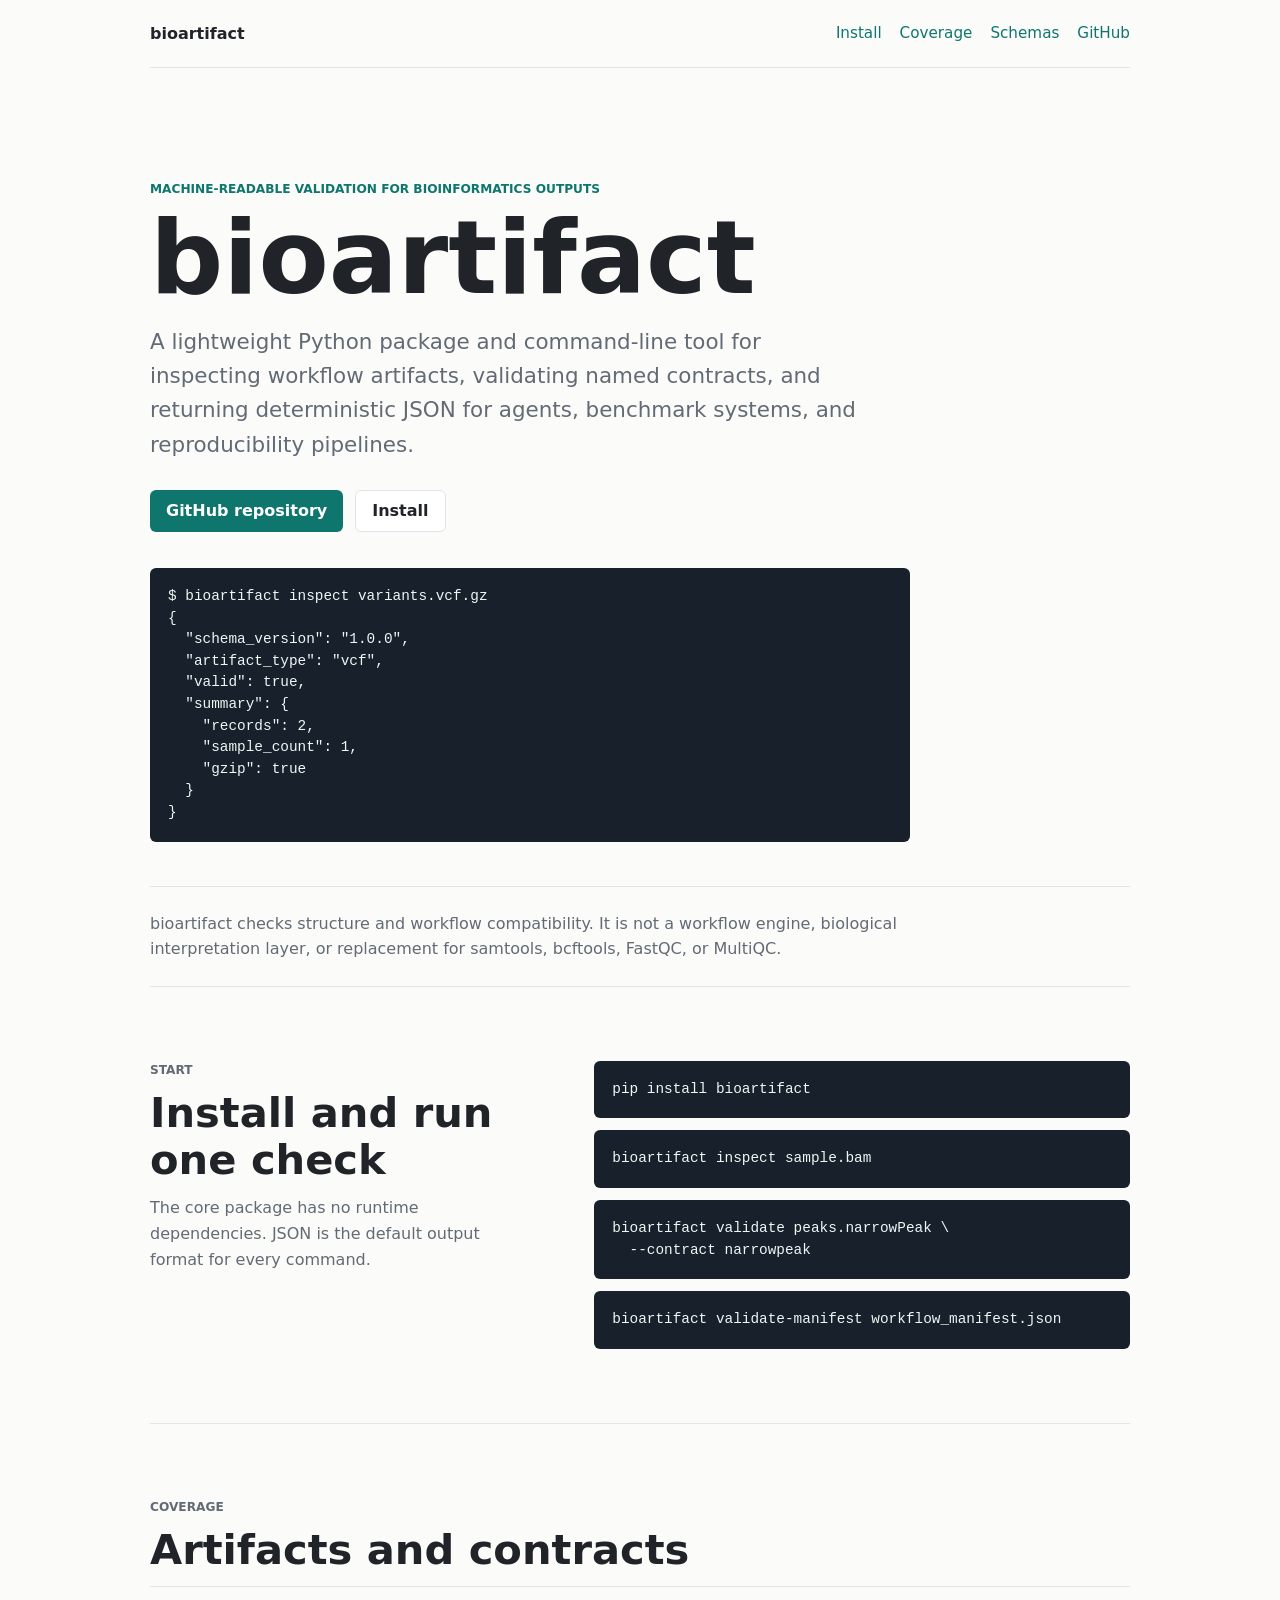
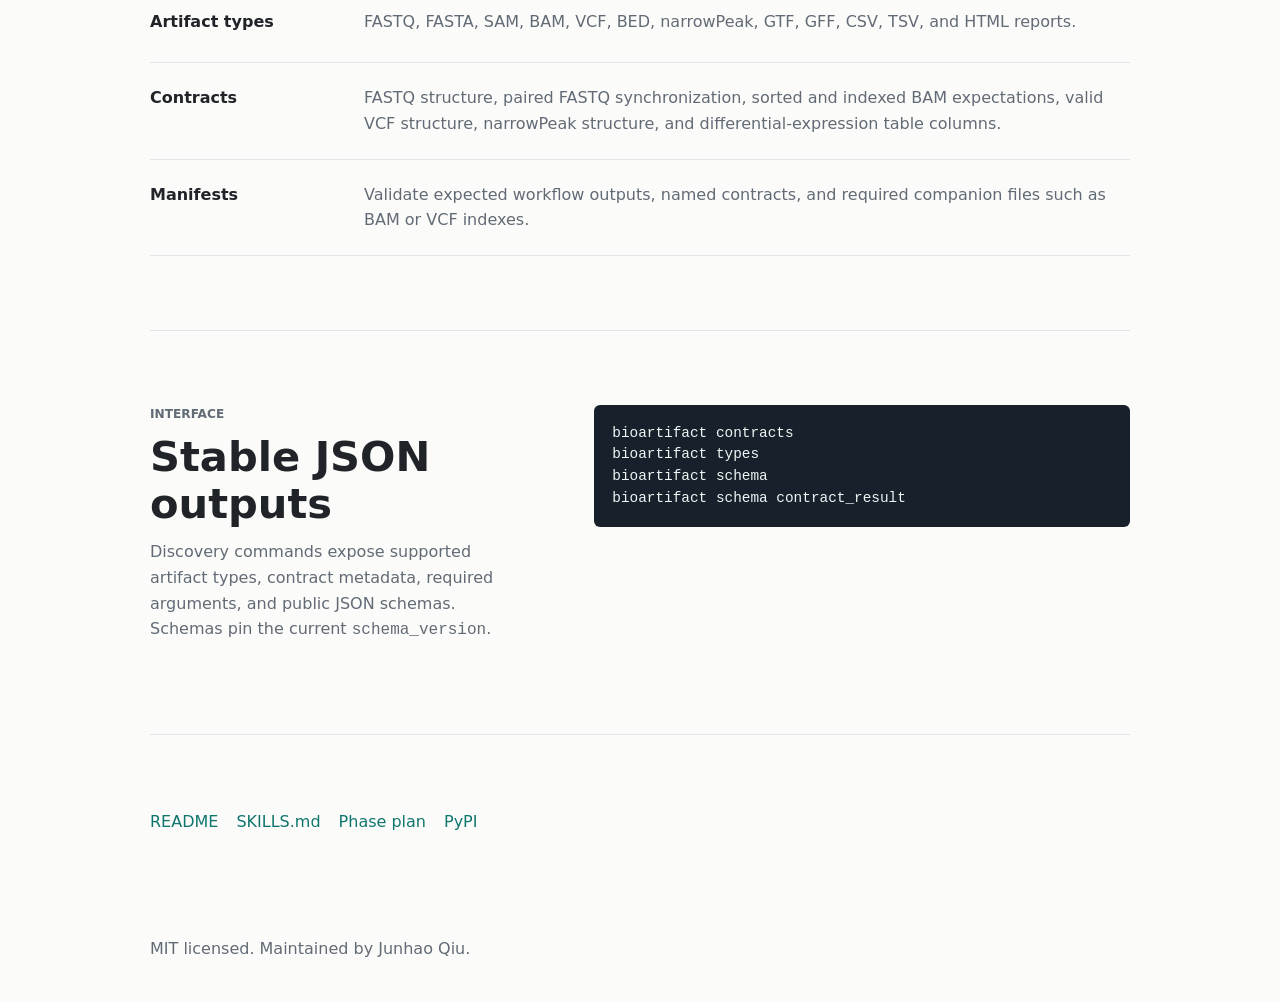
==== commit f863a7f7: "Simplify project website design" ====
--- a/docs/index.html
+++ b/docs/index.html
@@ -11,46 +11,36 @@
     <link rel="stylesheet" href="styles.css" />
   </head>
   <body>
-    <header class="site-header">
-      <div class="wrap header-inner">
-        <a class="brand" href="#top" aria-label="bioartifact home">
-          <span class="brand-mark" aria-hidden="true">ba</span>
-          <span>bioartifact</span>
-        </a>
-        <nav class="site-nav" aria-label="Primary navigation">
-          <a href="#commands">Commands</a>
-          <a href="#coverage">Coverage</a>
-          <a href="#schemas">Schemas</a>
-          <a href="https://github.com/qchiujunhao/bioartifact">GitHub</a>
-        </nav>
-      </div>
+    <header class="topbar">
+      <a href="#top" class="brand">bioartifact</a>
+      <nav aria-label="Primary navigation">
+        <a href="#install">Install</a>
+        <a href="#coverage">Coverage</a>
+        <a href="#schemas">Schemas</a>
+        <a href="https://github.com/qchiujunhao/bioartifact">GitHub</a>
+      </nav>
     </header>
 
     <main id="top">
-      <section class="hero wrap">
-        <div class="hero-copy">
-          <p class="eyebrow">Bioinformatics artifact validation</p>
-          <h1>bioartifact</h1>
-          <p class="lead">
-            A lightweight Python package and CLI for inspecting workflow
-            outputs, validating named contracts, and returning deterministic
-            JSON for agents, benchmark systems, and reproducibility pipelines.
-          </p>
-          <div class="actions" aria-label="Primary actions">
-            <a class="button primary" href="https://github.com/qchiujunhao/bioartifact">
-              Repository
-            </a>
-            <a class="button secondary" href="#commands">CLI examples</a>
-          </div>
+      <section class="hero">
+        <p class="kicker">Machine-readable validation for bioinformatics outputs</p>
+        <h1>bioartifact</h1>
+        <p class="lead">
+          A lightweight Python package and command-line tool for inspecting
+          workflow artifacts, validating named contracts, and returning
+          deterministic JSON for agents, benchmark systems, and reproducibility
+          pipelines.
+        </p>
+        <div class="actions" aria-label="Primary actions">
+          <a class="button primary" href="https://github.com/qchiujunhao/bioartifact">
+            GitHub repository
+          </a>
+          <a class="button secondary" href="#install">Install</a>
         </div>
+      </section>
 
-        <figure class="terminal-visual" aria-label="bioartifact inspect JSON example">
-          <div class="terminal-bar" aria-hidden="true">
-            <span></span>
-            <span></span>
-            <span></span>
-          </div>
-          <pre><code>$ bioartifact inspect variants.vcf.gz
+      <section class="example" aria-label="Example JSON output">
+        <pre><code>$ bioartifact inspect variants.vcf.gz
 {
   "schema_version": "1.0.0",
   "artifact_type": "vcf",
@@ -61,178 +51,89 @@
     "gzip": true
   }
 }</code></pre>
-        </figure>
       </section>
 
-      <section class="statement">
-        <div class="wrap statement-grid">
-          <p class="eyebrow">Purpose</p>
+      <section class="note">
+        <p>
+          bioartifact checks structure and workflow compatibility. It is not a
+          workflow engine, biological interpretation layer, or replacement for
+          samtools, bcftools, FastQC, or MultiQC.
+        </p>
+      </section>
+
+      <section id="install" class="section two-column">
+        <div>
+          <p class="kicker">Start</p>
+          <h2>Install and run one check</h2>
           <p>
-            bioartifact checks structure and workflow compatibility. It is not a
-            workflow engine, biological interpretation layer, or replacement for
-            tools such as samtools, bcftools, FastQC, or MultiQC.
+            The core package has no runtime dependencies. JSON is the default
+            output format for every command.
           </p>
+        </div>
+        <div class="command-stack">
+          <pre><code>pip install bioartifact</code></pre>
+          <pre><code>bioartifact inspect sample.bam</code></pre>
+          <pre><code>bioartifact validate peaks.narrowPeak \
+  --contract narrowpeak</code></pre>
+          <pre><code>bioartifact validate-manifest workflow_manifest.json</code></pre>
         </div>
       </section>
 
-      <section id="commands" class="section wrap">
-        <div class="section-heading">
-          <p class="eyebrow">CLI</p>
-          <h2>One command per decision</h2>
-        </div>
-        <div class="command-list">
-          <article>
-            <div>
-              <h3>Inspect one file</h3>
-              <p>Detect artifact type and summarize structural properties.</p>
-            </div>
-            <pre><code>bioartifact inspect sample.bam</code></pre>
-          </article>
-          <article>
-            <div>
-              <h3>Validate a contract</h3>
-              <p>Check whether an artifact satisfies a named requirement.</p>
-            </div>
-            <pre><code>bioartifact validate peaks.narrowPeak \
-  --contract narrowpeak</code></pre>
-          </article>
-          <article>
-            <div>
-              <h3>Summarize a directory</h3>
-              <p>Find detected artifacts and count output types.</p>
-            </div>
-            <pre><code>bioartifact summarize outputs/ \
-  --recursive</code></pre>
-          </article>
-          <article>
-            <div>
-              <h3>Validate a workflow manifest</h3>
-              <p>Check expected outputs, contracts, and companion files.</p>
-            </div>
-            <pre><code>bioartifact validate-manifest \
-  workflow_manifest.json</code></pre>
-          </article>
-        </div>
-      </section>
-
-      <section id="coverage" class="section wrap coverage">
-        <div class="section-heading">
-          <p class="eyebrow">Coverage</p>
-          <h2>Formats and contracts</h2>
-        </div>
-        <div class="coverage-grid">
+      <section id="coverage" class="section">
+        <p class="kicker">Coverage</p>
+        <h2>Artifacts and contracts</h2>
+        <div class="table-like">
           <div>
             <h3>Artifact types</h3>
-            <ul class="tag-list" aria-label="Supported artifact types">
-              <li>FASTQ</li>
-              <li>FASTA</li>
-              <li>SAM</li>
-              <li>BAM</li>
-              <li>VCF</li>
-              <li>BED</li>
-              <li>narrowPeak</li>
-              <li>GTF</li>
-              <li>GFF</li>
-              <li>CSV</li>
-              <li>TSV</li>
-              <li>HTML</li>
-            </ul>
+            <p>
+              FASTQ, FASTA, SAM, BAM, VCF, BED, narrowPeak, GTF, GFF, CSV, TSV,
+              and HTML reports.
+            </p>
           </div>
           <div>
-            <h3>Initial contracts</h3>
-            <ul class="plain-list">
-              <li>FASTQ structure and gzip readability</li>
-              <li>paired FASTQ synchronization</li>
-              <li>sorted and indexed BAM expectations</li>
-              <li>valid VCF structure and sample columns</li>
-              <li>narrowPeak coordinates and required columns</li>
-              <li>differential-expression table columns</li>
-            </ul>
+            <h3>Contracts</h3>
+            <p>
+              FASTQ structure, paired FASTQ synchronization, sorted and indexed
+              BAM expectations, valid VCF structure, narrowPeak structure, and
+              differential-expression table columns.
+            </p>
+          </div>
+          <div>
+            <h3>Manifests</h3>
+            <p>
+              Validate expected workflow outputs, named contracts, and required
+              companion files such as BAM or VCF indexes.
+            </p>
           </div>
         </div>
       </section>
 
-      <section id="schemas" class="section wrap schema-section">
+      <section id="schemas" class="section two-column">
         <div>
-          <p class="eyebrow">Interface</p>
-          <h2>JSON by default</h2>
+          <p class="kicker">Interface</p>
+          <h2>Stable JSON outputs</h2>
           <p>
-            Every command emits structured JSON unless human output is requested.
-            Discovery commands expose supported types, contracts, required
-            arguments, and public schemas.
+            Discovery commands expose supported artifact types, contract
+            metadata, required arguments, and public JSON schemas. Schemas pin
+            the current <code>schema_version</code>.
           </p>
         </div>
-        <div class="schema-code">
-          <pre><code>bioartifact contracts
+        <pre><code>bioartifact contracts
 bioartifact types
 bioartifact schema
 bioartifact schema contract_result</code></pre>
-          <pre><code>{
-  "name": "paired_fastq",
-  "artifact_types": ["fastq"],
-  "required_arguments": ["mate"],
-  "output_schema": "contract_result"
-}</code></pre>
-        </div>
       </section>
 
-      <section class="section wrap manifest-section">
-        <div>
-          <p class="eyebrow">Manifests</p>
-          <h2>Validate output sets</h2>
-          <p>
-            Manifest validation lets a workflow declare expected artifacts,
-            contracts, and required companion files such as BAM or VCF indexes.
-          </p>
-        </div>
-        <pre><code>{
-  "outputs": [
-    {
-      "name": "alignment",
-      "path": "aligned.bam",
-      "type": "bam",
-      "contract": "sorted_bam",
-      "requires": [
-        { "name": "bam_index", "suffix": ".bai" }
-      ]
-    }
-  ]
-}</code></pre>
-      </section>
-
-      <section class="cta wrap">
-        <h2>Use bioartifact in a workflow check</h2>
-        <p>
-          Install the package, validate outputs, and route downstream steps from
-          deterministic JSON instead of ad hoc file-existence checks.
-        </p>
-        <div class="actions">
-          <a class="button primary" href="https://github.com/qchiujunhao/bioartifact">
-            View source
-          </a>
-          <a
-            class="button secondary"
-            href="https://github.com/qchiujunhao/bioartifact/blob/main/README.md"
-          >
-            Read documentation
-          </a>
-        </div>
+      <section class="links section">
+        <a href="https://github.com/qchiujunhao/bioartifact/blob/main/README.md">README</a>
+        <a href="https://github.com/qchiujunhao/bioartifact/blob/main/SKILLS.md">SKILLS.md</a>
+        <a href="https://github.com/qchiujunhao/bioartifact/blob/main/PHASE_PLAN.md">Phase plan</a>
+        <a href="https://pypi.org/project/bioartifact/">PyPI</a>
       </section>
     </main>
 
-    <footer class="site-footer">
-      <div class="wrap footer-inner">
-        <p>MIT licensed. Maintained by Junhao Qiu.</p>
-        <p>
-          <a href="https://github.com/qchiujunhao/bioartifact">GitHub</a>
-          <span aria-hidden="true">/</span>
-          <a href="https://github.com/qchiujunhao/bioartifact/blob/main/SKILLS.md">SKILLS.md</a>
-          <span aria-hidden="true">/</span>
-          <a href="https://github.com/qchiujunhao/bioartifact/blob/main/PHASE_PLAN.md">
-            Phase plan
-          </a>
-        </p>
-      </div>
+    <footer>
+      <p>MIT licensed. Maintained by Junhao Qiu.</p>
     </footer>
   </body>
 </html>
--- a/docs/styles.css
+++ b/docs/styles.css
@@ -1,15 +1,14 @@
 :root {
   color-scheme: light;
-  --bg: #f4f6f8;
+  --background: #fbfbfa;
   --surface: #ffffff;
-  --ink: #20242b;
-  --muted: #646d79;
-  --line: #dce3ea;
-  --accent: #116b5b;
-  --accent-soft: #e8f3f0;
-  --code-bg: #17212b;
-  --code-fg: #edf5f3;
-  --warm: #9a5a12;
+  --text: #202328;
+  --muted: #626b75;
+  --rule: #e2e5e8;
+  --accent: #0f766e;
+  --accent-soft: #ecf7f5;
+  --code: #18212b;
+  --code-text: #edf6f4;
 }
 
 * {
@@ -22,11 +21,11 @@
 
 body {
   margin: 0;
-  background: var(--bg);
-  color: var(--ink);
+  background: var(--background);
+  color: var(--text);
   font-family:
     Inter, ui-sans-serif, system-ui, -apple-system, BlinkMacSystemFont, "Segoe UI", sans-serif;
-  line-height: 1.55;
+  line-height: 1.6;
 }
 
 a {
@@ -38,89 +37,66 @@
   text-decoration: underline;
 }
 
-code {
+code,
+pre {
   font-family: "SFMono-Regular", Consolas, "Liberation Mono", monospace;
-  font-size: 0.92em;
 }
 
 pre {
   margin: 0;
   overflow-x: auto;
-  border-radius: 8px;
-  background: var(--code-bg);
-  color: var(--code-fg);
+  border-radius: 6px;
+  background: var(--code);
+  color: var(--code-text);
   padding: 18px;
-  font-size: 0.88rem;
+  font-size: 0.9rem;
   line-height: 1.5;
 }
 
-.wrap {
-  width: min(100% - 40px, 1080px);
+.topbar,
+main,
+footer {
+  width: min(100% - 40px, 980px);
   margin-inline: auto;
 }
 
-.site-header {
-  border-bottom: 1px solid var(--line);
-  background: rgba(255, 255, 255, 0.96);
-}
-
-.header-inner {
+.topbar {
   display: flex;
   min-height: 68px;
   align-items: center;
   justify-content: space-between;
   gap: 24px;
+  border-bottom: 1px solid var(--rule);
 }
 
 .brand {
-  display: inline-flex;
-  align-items: center;
-  gap: 10px;
-  color: var(--ink);
-  font-weight: 700;
+  color: var(--text);
+  font-weight: 750;
 }
 
 .brand:hover {
   text-decoration: none;
 }
 
-.brand-mark {
-  display: inline-grid;
-  width: 32px;
-  height: 32px;
-  place-items: center;
-  border-radius: 8px;
-  background: var(--accent);
-  color: #ffffff;
-  font-size: 0.76rem;
-  letter-spacing: 0;
-}
-
-.site-nav {
+nav {
   display: flex;
   flex-wrap: wrap;
   justify-content: flex-end;
   gap: 18px;
-  font-size: 0.94rem;
+  font-size: 0.95rem;
 }
 
 .hero {
-  display: grid;
-  grid-template-columns: minmax(0, 1fr) minmax(340px, 0.85fr);
-  gap: clamp(28px, 6vw, 72px);
-  align-items: center;
-  padding-block: clamp(54px, 8vw, 96px);
-}
-
-.hero-copy {
-  max-width: 660px;
-}
-
-.eyebrow {
+  max-width: 760px;
+  padding-top: clamp(62px, 10vw, 112px);
+  padding-bottom: 36px;
+}
+
+.kicker {
   margin: 0 0 10px;
   color: var(--accent);
   font-size: 0.76rem;
-  font-weight: 700;
+  font-weight: 750;
   letter-spacing: 0;
   text-transform: uppercase;
 }
@@ -134,34 +110,34 @@
 
 h1 {
   margin-bottom: 18px;
-  font-size: clamp(3rem, 7vw, 5rem);
-  line-height: 1;
+  font-size: clamp(3.4rem, 9vw, 6.4rem);
+  line-height: 0.95;
   letter-spacing: 0;
 }
 
 h2 {
   margin-bottom: 12px;
-  font-size: clamp(1.8rem, 4vw, 2.8rem);
+  font-size: clamp(1.7rem, 4vw, 2.6rem);
   line-height: 1.12;
   letter-spacing: 0;
 }
 
 h3 {
   margin-bottom: 6px;
-  font-size: 1.02rem;
+  font-size: 1rem;
 }
 
 .lead {
-  max-width: 620px;
-  color: var(--muted);
-  font-size: clamp(1.05rem, 2vw, 1.24rem);
+  max-width: 720px;
+  color: var(--muted);
+  font-size: clamp(1.1rem, 2.4vw, 1.34rem);
 }
 
 .actions {
   display: flex;
   flex-wrap: wrap;
   gap: 12px;
-  margin-top: 26px;
+  margin-top: 28px;
 }
 
 .button {
@@ -169,7 +145,7 @@
   min-height: 42px;
   align-items: center;
   justify-content: center;
-  border-radius: 8px;
+  border-radius: 6px;
   padding: 0 16px;
   font-weight: 700;
 }
@@ -180,213 +156,107 @@
 }
 
 .button.secondary {
-  border: 1px solid var(--line);
+  border: 1px solid var(--rule);
   background: var(--surface);
-  color: var(--ink);
+  color: var(--text);
 }
 
 .button:hover {
   text-decoration: none;
 }
 
-.terminal-visual {
-  margin: 0;
-  overflow: hidden;
-  border: 1px solid #273340;
-  border-radius: 8px;
-  background: var(--code-bg);
-  box-shadow: 0 16px 44px rgba(32, 36, 43, 0.16);
-}
-
-.terminal-bar {
-  display: flex;
-  gap: 8px;
-  padding: 13px 15px;
-  border-bottom: 1px solid rgba(255, 255, 255, 0.08);
-}
-
-.terminal-bar span {
-  width: 10px;
-  height: 10px;
-  border-radius: 50%;
-  background: #e65d5d;
-}
-
-.terminal-bar span:nth-child(2) {
-  background: #e0b33a;
-}
-
-.terminal-bar span:nth-child(3) {
-  background: #35a66f;
-}
-
-.terminal-visual pre {
-  border-radius: 0;
-}
-
-.statement {
-  border-block: 1px solid var(--line);
-  background: var(--surface);
-}
-
-.statement-grid {
-  display: grid;
-  grid-template-columns: 180px minmax(0, 1fr);
-  gap: 28px;
-  padding-block: 30px;
-}
-
-.statement p:last-child {
+.example {
+  max-width: 760px;
+  margin-bottom: 44px;
+}
+
+.note {
+  border-block: 1px solid var(--rule);
+  padding-block: 24px;
+}
+
+.note p {
+  max-width: 780px;
   margin-bottom: 0;
   color: var(--muted);
-  font-size: 1.04rem;
 }
 
 .section {
-  padding-block: clamp(54px, 7vw, 86px);
-}
-
-.section-heading {
-  max-width: 720px;
-  margin-bottom: 26px;
-}
-
-.section-heading p,
-.schema-section p,
-.manifest-section p,
-.cta p {
-  color: var(--muted);
-}
-
-.command-list {
-  border-top: 1px solid var(--line);
-}
-
-.command-list article {
-  display: grid;
-  grid-template-columns: minmax(0, 0.9fr) minmax(320px, 1.1fr);
+  padding-block: clamp(46px, 7vw, 74px);
+  border-bottom: 1px solid var(--rule);
+}
+
+.two-column {
+  display: grid;
+  grid-template-columns: minmax(0, 0.82fr) minmax(320px, 1.18fr);
+  gap: clamp(30px, 6vw, 72px);
+  align-items: start;
+}
+
+.section p {
+  color: var(--muted);
+}
+
+.command-stack {
+  display: grid;
+  gap: 12px;
+}
+
+.table-like {
+  display: grid;
+  border-top: 1px solid var(--rule);
+}
+
+.table-like > div {
+  display: grid;
+  grid-template-columns: 190px minmax(0, 1fr);
   gap: 24px;
-  align-items: center;
   padding-block: 22px;
-  border-bottom: 1px solid var(--line);
-}
-
-.command-list p,
-.plain-list {
+  border-bottom: 1px solid var(--rule);
+}
+
+.table-like p {
   margin-bottom: 0;
-  color: var(--muted);
-}
-
-.coverage {
-  border-block: 1px solid var(--line);
-  background: var(--surface);
-}
-
-.coverage-grid,
-.schema-section,
-.manifest-section {
-  display: grid;
-  grid-template-columns: minmax(0, 0.8fr) minmax(320px, 1.2fr);
-  gap: clamp(28px, 5vw, 58px);
-}
-
-.tag-list {
+}
+
+.links {
   display: flex;
   flex-wrap: wrap;
-  gap: 10px;
-  margin: 0;
-  padding: 0;
-  list-style: none;
-}
-
-.tag-list li {
-  border: 1px solid #cfe1dc;
-  border-radius: 8px;
-  background: var(--accent-soft);
-  padding: 8px 11px;
-  color: var(--accent);
-  font-weight: 700;
-}
-
-.plain-list {
-  padding-left: 20px;
-}
-
-.plain-list li + li {
-  margin-top: 8px;
-}
-
-.schema-section {
-  align-items: start;
-}
-
-.schema-code {
-  display: grid;
-  gap: 14px;
-}
-
-.manifest-section {
-  border-top: 1px solid var(--line);
-}
-
-.cta {
-  margin-bottom: 64px;
-  border: 1px solid var(--line);
-  border-radius: 8px;
-  background: var(--surface);
-  padding: clamp(28px, 5vw, 44px);
-}
-
-.cta p {
-  max-width: 700px;
-}
-
-.site-footer {
-  border-top: 1px solid var(--line);
-  background: var(--surface);
-}
-
-.footer-inner {
-  display: flex;
-  min-height: 74px;
-  align-items: center;
-  justify-content: space-between;
-  gap: 20px;
-  color: var(--muted);
-}
-
-.footer-inner p {
-  margin: 0;
-}
-
-@media (max-width: 860px) {
-  .header-inner,
-  .hero,
-  .statement-grid,
-  .command-list article,
-  .coverage-grid,
-  .schema-section,
-  .manifest-section,
-  .footer-inner {
+  gap: 18px;
+  border-bottom: 0;
+}
+
+footer {
+  padding-block: 28px 40px;
+  color: var(--muted);
+}
+
+footer p {
+  margin-bottom: 0;
+}
+
+@media (max-width: 760px) {
+  .topbar,
+  main,
+  footer {
+    width: min(100% - 28px, 980px);
+  }
+
+  .topbar,
+  .two-column,
+  .table-like > div {
     grid-template-columns: 1fr;
   }
 
-  .header-inner,
-  .footer-inner {
+  .topbar {
     align-items: flex-start;
     flex-direction: column;
     justify-content: center;
     padding-block: 16px;
   }
 
-  .site-nav {
+  nav {
     justify-content: flex-start;
-  }
-}
-
-@media (max-width: 560px) {
-  .wrap {
-    width: min(100% - 28px, 1080px);
   }
 
   pre {
